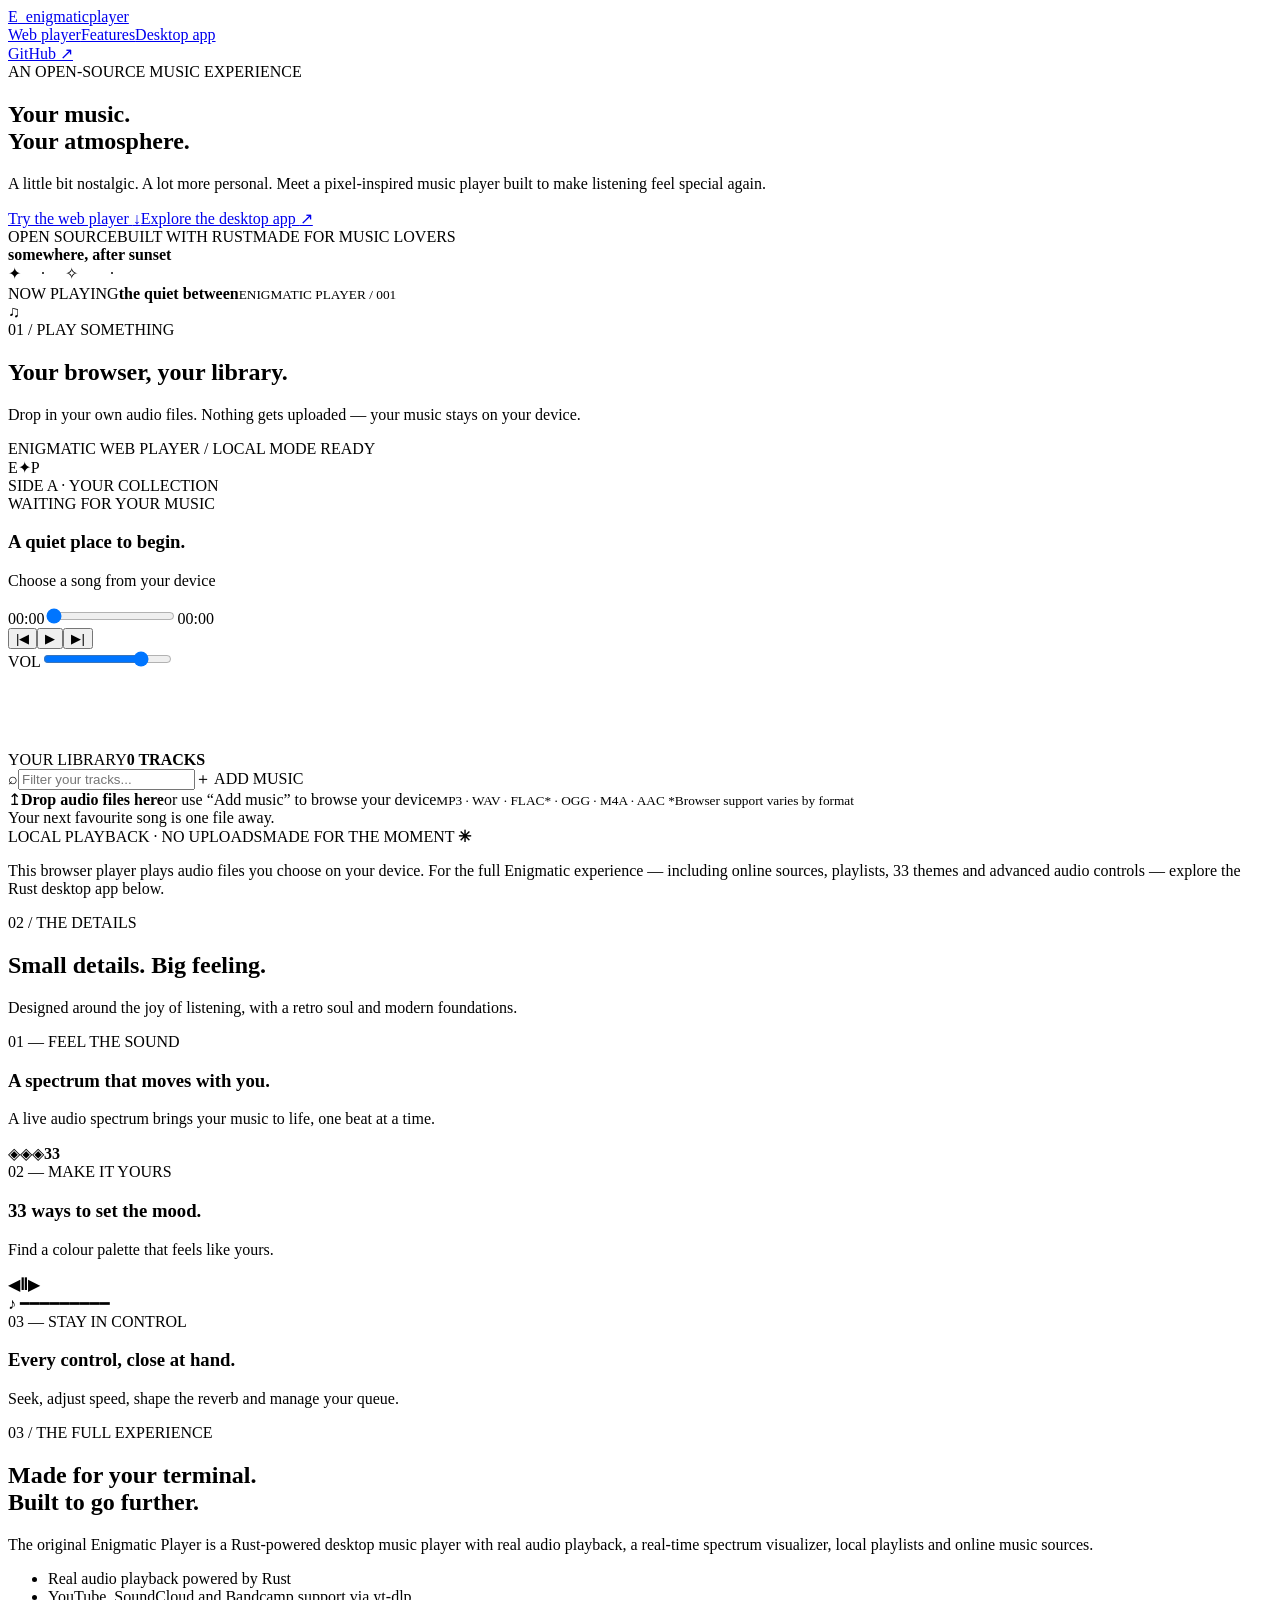
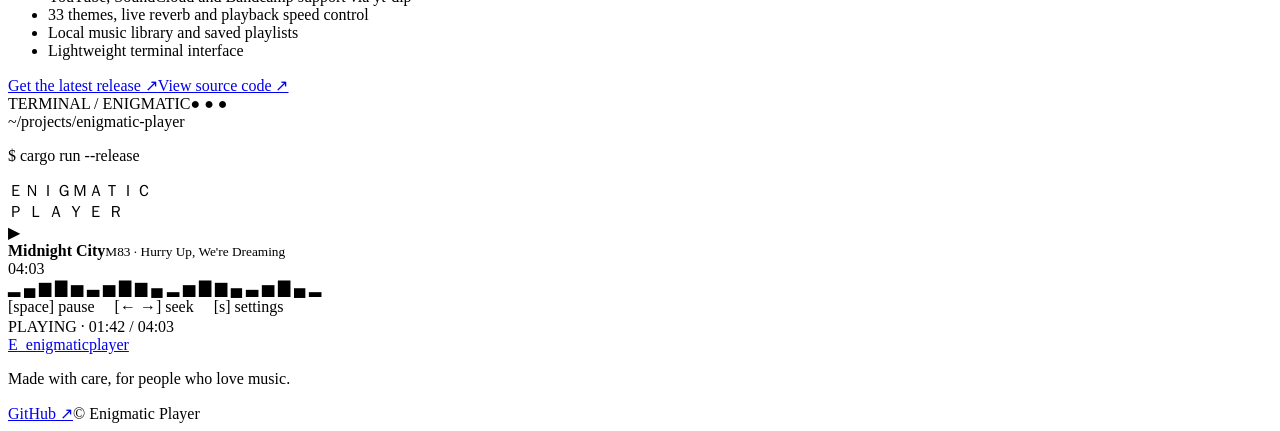
==== index.html @ 556838ab "Add official Enigmatic Player website" ====
<!doctype html>
<html lang="en">
<head>
  <meta charset="utf-8">
  <meta name="viewport" content="width=device-width, initial-scale=1">
  <meta name="theme-color" content="#090b13">
  <meta name="description" content="Enigmatic Player is a pixel-inspired music player. Explore the Rust desktop app or play your own music directly in your browser.">
  <title>Enigmatic Player — Music, without the noise.</title>
  <link rel="preconnect" href="https://fonts.googleapis.com">
  <link rel="preconnect" href="https://fonts.gstatic.com" crossorigin>
  <link href="https://fonts.googleapis.com/css2?family=DM+Mono:wght@400;500&family=Space+Grotesk:wght@400;500;600;700&display=swap" rel="stylesheet">
  <link rel="stylesheet" href="styles.css">
  <script src="app.js" defer></script>
</head>
<body>
  <div class="ambient ambient-one"></div><div class="ambient ambient-two"></div>
  <header class="site-header">
    <a class="brand" href="#" aria-label="Enigmatic Player home"><span class="brand-mark">E<span>_</span></span><span>enigmatic<span class="brand-light">player</span></span></a>
    <nav aria-label="Main navigation"><a href="#player">Web player</a><a href="#features">Features</a><a href="#desktop">Desktop app</a></nav>
    <a class="github-link" href="https://github.com/lmdelm-dev/Enigmatic-Player" target="_blank" rel="noreferrer">GitHub <span>↗</span></a>
  </header>

  <main>
    <section class="hero">
      <div class="hero-copy">
        <div class="eyebrow"><span class="pulse"></span> AN OPEN-SOURCE MUSIC EXPERIENCE</div>
        <h1>Your music.<br><span class="gradient-text">Your atmosphere.</span></h1>
        <p class="hero-lead">A little bit nostalgic. A lot more personal. Meet a pixel-inspired music player built to make listening feel special again.</p>
        <div class="hero-actions"><a class="button button-primary" href="#player">Try the web player <span>↓</span></a><a class="button button-quiet" href="#desktop">Explore the desktop app <span>↗</span></a></div>
        <div class="hero-meta"><span>OPEN SOURCE</span><i></i><span>BUILT WITH RUST</span><i></i><span>MADE FOR MUSIC LOVERS</span></div>
      </div>
      <div class="hero-art" aria-label="Abstract pixel-art sunset illustration">
        <div class="art-window"><div class="art-top"><span></span><span></span><span></span><b>somewhere, after sunset</b></div><div class="pixel-scene"><div class="pixel-sun"></div><div class="pixel-stars">✦　 ·　 ✧　　·</div><div class="pixel-mountain mountain-back"></div><div class="pixel-mountain mountain-front"></div><div class="pixel-water"></div><div class="pixel-reflection"></div></div><div class="art-bottom"><span>NOW PLAYING</span><strong>the quiet between</strong><small>ENIGMATIC PLAYER / 001</small></div></div>
        <div class="art-orbit orbit-a"></div><div class="art-orbit orbit-b"></div><div class="art-note">♫</div>
      </div>
    </section>

    <section class="player-section" id="player">
      <div class="section-heading"><div><div class="eyebrow">01 / PLAY SOMETHING</div><h2>Your browser, your library.</h2></div><p>Drop in your own audio files. Nothing gets uploaded — your music stays on your device.</p></div>
      <div class="player-shell">
        <div class="player-titlebar"><div class="window-dots"><i></i><i></i><i></i></div><span>ENIGMATIC WEB PLAYER <span class="muted">/ LOCAL MODE</span></span><span class="live-status"><i></i> READY</span></div>
        <div class="player-main">
          <div class="record-art"><div class="record-glow"></div><div class="record-disc"><div class="record-label">E<span>✦</span>P</div></div><div class="record-caption">SIDE A · YOUR COLLECTION</div></div>
          <div class="player-content">
            <div class="track-kicker"><span class="equalizer-icon"><i></i><i></i><i></i><i></i></span> <span id="track-state">WAITING FOR YOUR MUSIC</span></div>
            <h3 id="track-title">A quiet place to begin.</h3><p id="track-artist">Choose a song from your device</p>
            <div class="timeline"><span id="current-time">00:00</span><input id="seek" type="range" min="0" max="100" value="0" aria-label="Seek through track"><span id="total-time">00:00</span></div>
            <div class="transport"><button id="previous" class="icon-button" aria-label="Previous track">|◀</button><button id="play" class="play-button" aria-label="Play">▶</button><button id="next" class="icon-button" aria-label="Next track">▶|</button><div class="volume-control"><span>VOL</span><input id="volume" type="range" min="0" max="1" step="0.01" value="0.8" aria-label="Volume"></div></div>
            <canvas id="visualizer" height="76" aria-label="Audio visualizer"></canvas>
          </div>
        </div>
        <div class="library-head"><div><span class="eyebrow">YOUR LIBRARY</span><strong id="track-count">0 TRACKS</strong></div><label class="search-box"><span>⌕</span><input id="filter" type="search" placeholder="Filter your tracks..." aria-label="Filter tracks"></label><label class="add-button" for="file-input">＋ ADD MUSIC</label><input id="file-input" type="file" accept="audio/*" multiple hidden></div>
        <div id="drop-zone" class="drop-zone"><span class="drop-icon">↥</span><strong>Drop audio files here</strong><span>or use “Add music” to browse your device</span><small>MP3 · WAV · FLAC* · OGG · M4A · AAC <span>*Browser support varies by format</span></small></div>
        <div id="playlist" class="playlist" aria-live="polite"><div class="empty-library">Your next favourite song is one file away.</div></div>
        <div class="player-foot"><span>LOCAL PLAYBACK · NO UPLOADS</span><span>MADE FOR THE MOMENT <b>✳</b></span></div>
      </div>
      <p class="player-note">This browser player plays audio files you choose on your device. For the full Enigmatic experience — including online sources, playlists, 33 themes and advanced audio controls — explore the Rust desktop app below.</p>
    </section>

    <section class="features-section" id="features">
      <div class="section-heading"><div><div class="eyebrow">02 / THE DETAILS</div><h2>Small details. Big feeling.</h2></div><p>Designed around the joy of listening, with a retro soul and modern foundations.</p></div>
      <div class="feature-grid">
        <article class="feature-card feature-wide"><div class="feature-visual spectrum-art"><span></span><span></span><span></span><span></span><span></span><span></span><span></span><span></span><span></span><span></span><span></span><span></span><span></span><span></span><span></span><span></span><span></span></div><div class="feature-number">01 — FEEL THE SOUND</div><h3>A spectrum that moves with you.</h3><p>A live audio spectrum brings your music to life, one beat at a time.</p></article>
        <article class="feature-card"><div class="feature-visual theme-art"><span>◈</span><span>◈</span><span>◈</span><b>33</b></div><div class="feature-number">02 — MAKE IT YOURS</div><h3>33 ways to set the mood.</h3><p>Find a colour palette that feels like yours.</p></article>
        <article class="feature-card"><div class="feature-visual controls-art"><span>◀</span><b>Ⅱ</b><span>▶</span><div>♪ ━━━━━━━━━</div></div><div class="feature-number">03 — STAY IN CONTROL</div><h3>Every control, close at hand.</h3><p>Seek, adjust speed, shape the reverb and manage your queue.</p></article>
      </div>
    </section>

    <section class="desktop-section" id="desktop">
      <div class="desktop-copy"><div class="eyebrow">03 / THE FULL EXPERIENCE</div><h2>Made for your terminal.<br><span class="gradient-text">Built to go further.</span></h2><p>The original Enigmatic Player is a Rust-powered desktop music player with real audio playback, a real-time spectrum visualizer, local playlists and online music sources.</p><ul class="check-list"><li>Real audio playback powered by Rust</li><li>YouTube, SoundCloud and Bandcamp support via yt-dlp</li><li>33 themes, live reverb and playback speed control</li><li>Local music library and saved playlists</li><li>Lightweight terminal interface</li></ul><div class="hero-actions"><a class="button button-primary" href="https://github.com/lmdelm-dev/Enigmatic-Player/releases/latest" target="_blank" rel="noreferrer">Get the latest release ↗</a><a class="button button-quiet" href="https://github.com/lmdelm-dev/Enigmatic-Player" target="_blank" rel="noreferrer">View source code ↗</a></div></div>
      <div class="terminal-card"><div class="terminal-head"><span>TERMINAL / ENIGMATIC</span><span>● ● ●</span></div><div class="terminal-body"><div class="terminal-muted">~/projects/enigmatic-player</div><p><span class="terminal-green">$</span> cargo run --release</p><div class="terminal-logo">ＥＮＩＧＭＡＴＩＣ<br><span>Ｐ Ｌ Ａ Ｙ Ｅ Ｒ</span></div><div class="terminal-track"><span>▶</span><div><b>Midnight City</b><small>M83 · Hurry Up, We're Dreaming</small></div><time>04:03</time></div><div class="terminal-bars">▂ ▄ ▆ ▇ ▅ ▃ ▅ ▇ ▆ ▄ ▂ ▅ ▇ ▆ ▄ ▃ ▅ ▇ ▄ ▂</div><div class="terminal-muted">[space] pause　 [← →] seek　 [s] settings</div><div class="terminal-ready"><i></i> PLAYING · 01:42 / 04:03</div></div></div>
    </section>
  </main>

  <footer><a class="brand" href="#"><span class="brand-mark">E<span>_</span></span><span>enigmatic<span class="brand-light">player</span></span></a><p>Made with care, for people who love music.</p><div><a href="https://github.com/lmdelm-dev/Enigmatic-Player" target="_blank" rel="noreferrer">GitHub ↗</a><span>© <span id="year"></span> Enigmatic Player</span></div></footer>
</body>
</html>
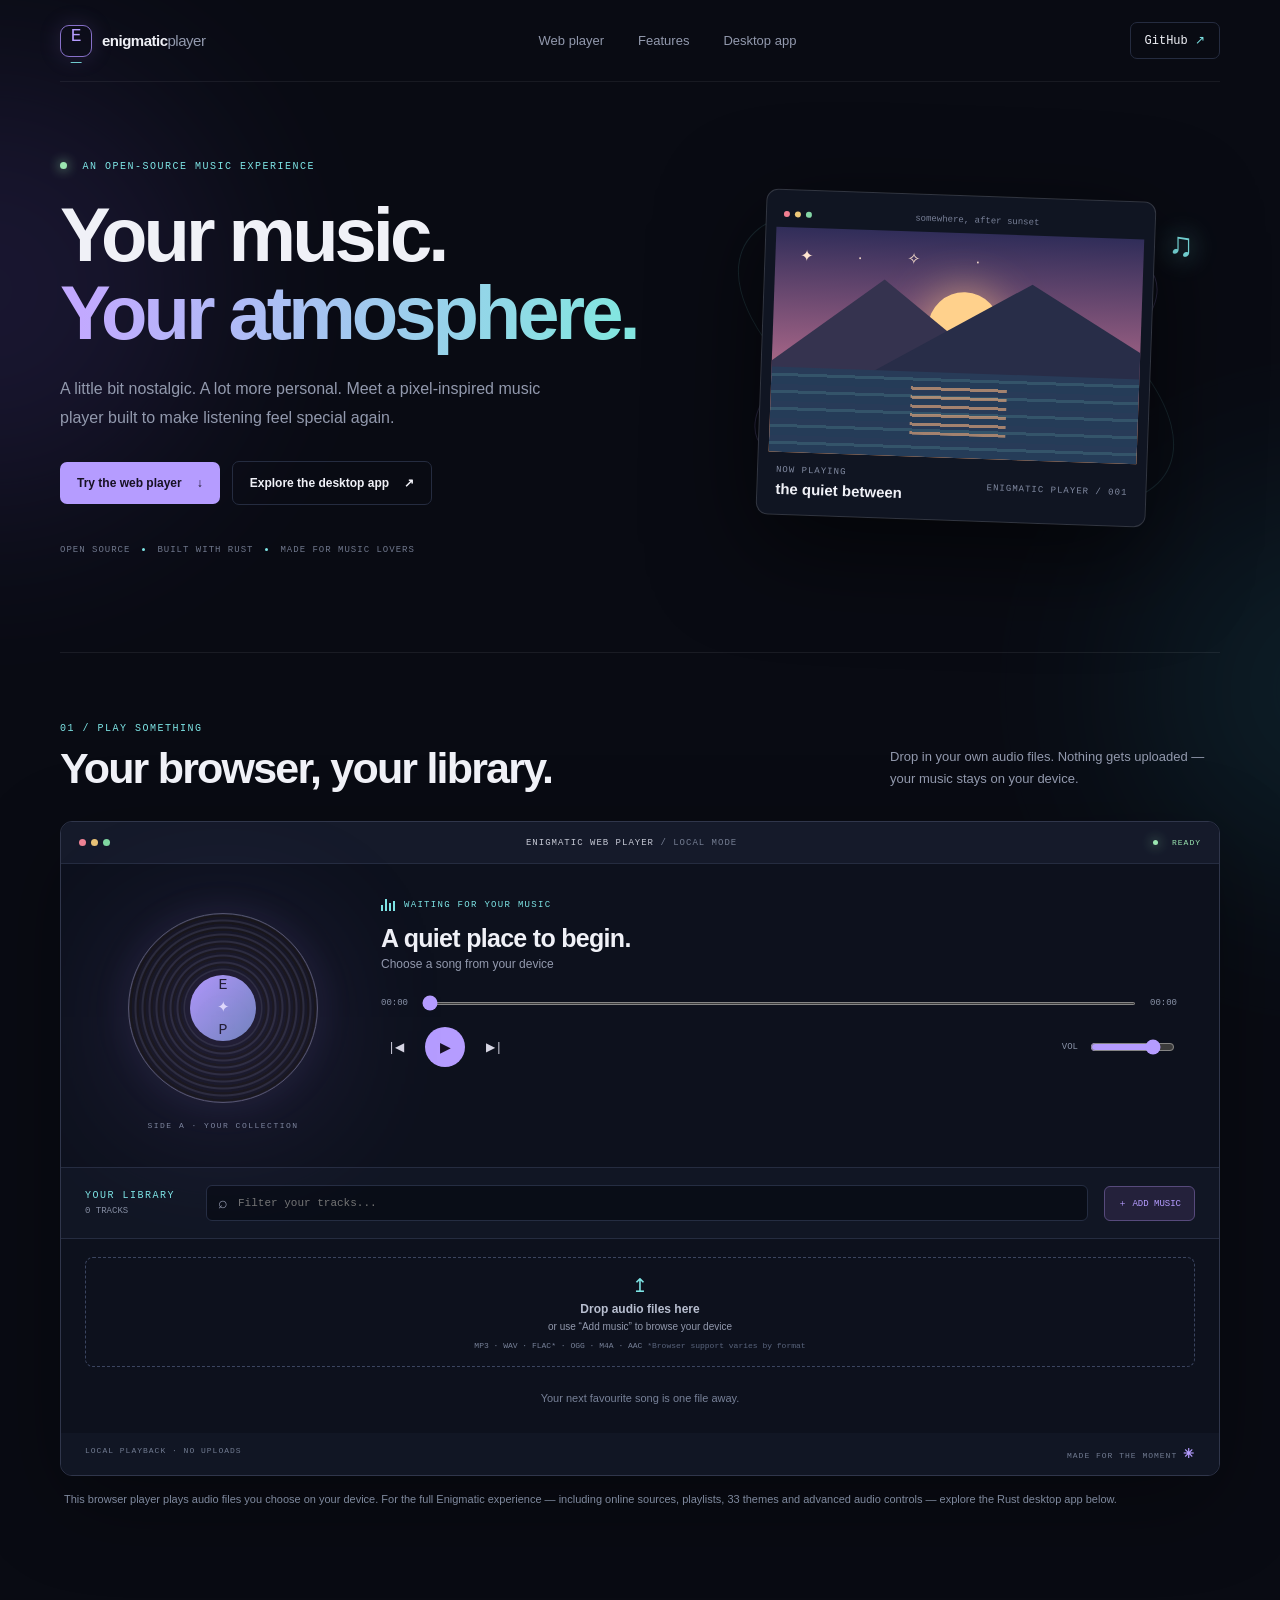
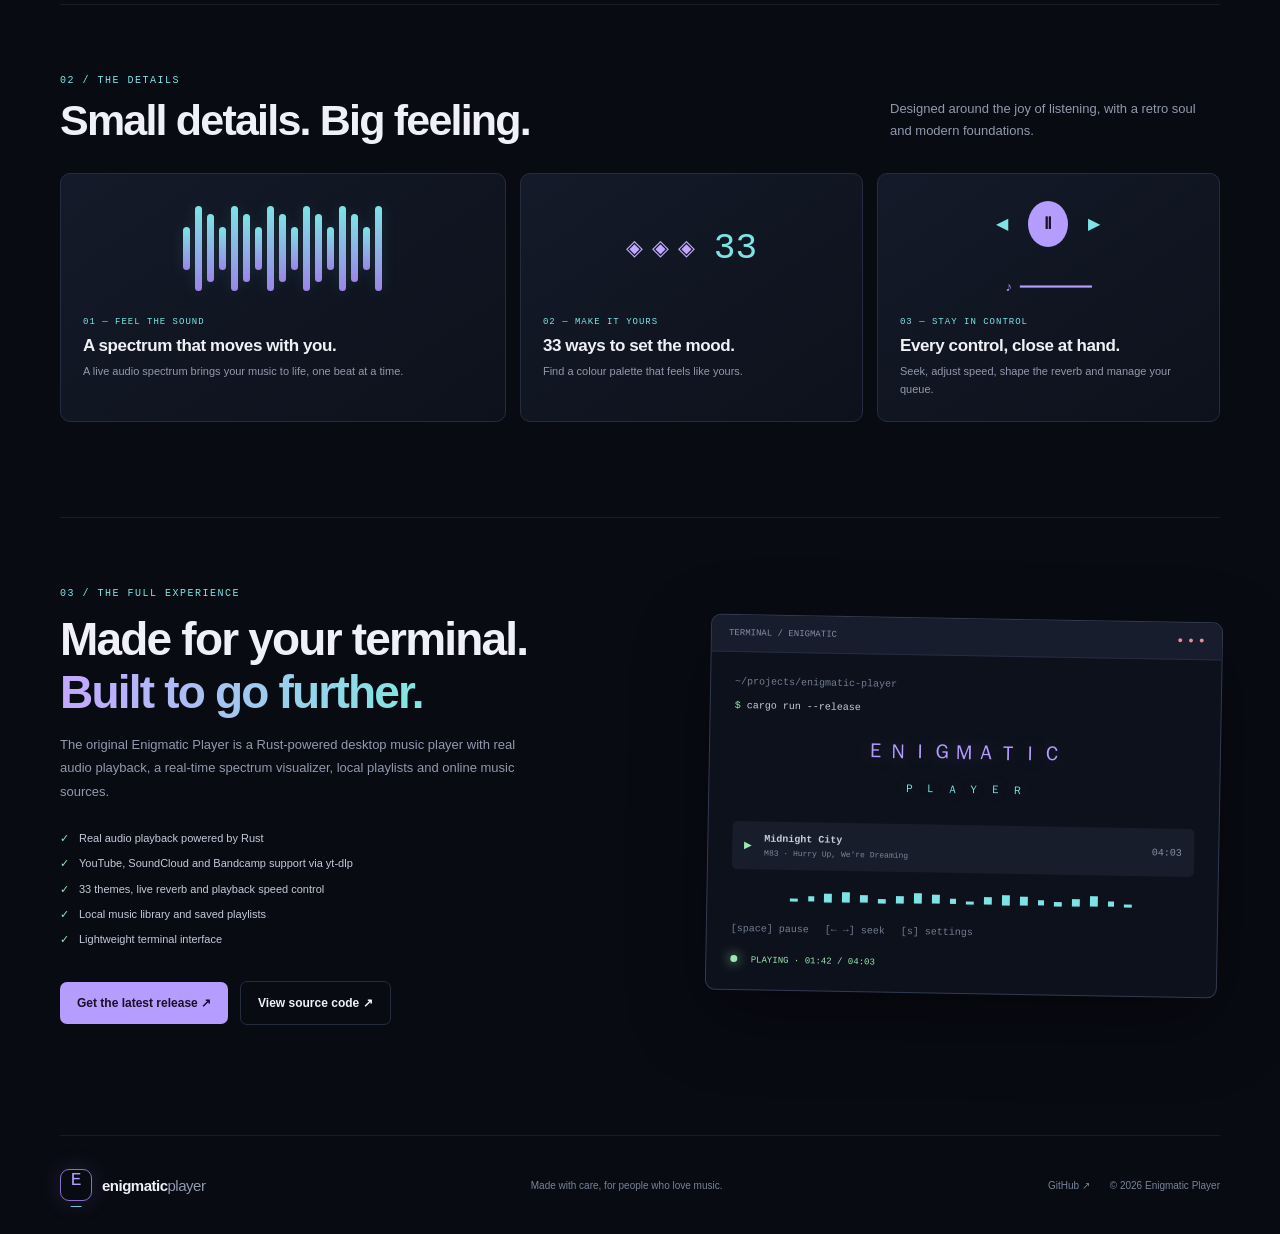
==== commit d8610a6d: "Fix browser player record animation hook" ====
--- a/index.html
+++ b/index.html
@@ -40,7 +40,7 @@
       <div class="player-shell">
         <div class="player-titlebar"><div class="window-dots"><i></i><i></i><i></i></div><span>ENIGMATIC WEB PLAYER <span class="muted">/ LOCAL MODE</span></span><span class="live-status"><i></i> READY</span></div>
         <div class="player-main">
-          <div class="record-art"><div class="record-glow"></div><div class="record-disc"><div class="record-label">E<span>✦</span>P</div></div><div class="record-caption">SIDE A · YOUR COLLECTION</div></div>
+          <div class="record-art"><div class="record-glow"></div><div id="record-disc" class="record-disc"><div class="record-label">E<span>✦</span>P</div></div><div class="record-caption">SIDE A · YOUR COLLECTION</div></div>
           <div class="player-content">
             <div class="track-kicker"><span class="equalizer-icon"><i></i><i></i><i></i><i></i></span> <span id="track-state">WAITING FOR YOUR MUSIC</span></div>
             <h3 id="track-title">A quiet place to begin.</h3><p id="track-artist">Choose a song from your device</p>
--- a/styles.css
+++ b/styles.css
@@ -0,0 +1 @@
+:root{color-scheme:dark;--bg:#090b13;--panel:#111522;--panel2:#171d2d;--line:#252c40;--text:#f0f1f7;--muted:#9299ad;--purple:#b59cff;--cyan:#7de4e5;--green:#9be6b1;--mono:"DM Mono",monospace;--sans:"Space Grotesk",sans-serif}*{box-sizing:border-box}html{scroll-behavior:smooth;scroll-padding-top:90px}body{margin:0;background:var(--bg);color:var(--text);font-family:var(--sans);overflow-x:hidden}a{color:inherit;text-decoration:none}.ambient{position:absolute;z-index:-1;pointer-events:none;border-radius:50%;filter:blur(100px);opacity:.15}.ambient-one{width:440px;height:440px;background:#7858db;top:70px;left:-230px}.ambient-two{width:380px;height:380px;background:#258b9c;top:500px;right:-240px}.site-header,main,footer{width:min(1160px,calc(100% - 48px));margin:auto}.site-header{height:82px;display:flex;align-items:center;justify-content:space-between;border-bottom:1px solid #ffffff10}.brand{display:flex;align-items:center;gap:10px;font-size:15px;font-weight:700;letter-spacing:-.5px}.brand-mark{width:32px;height:32px;border:1px solid #8770c9;border-radius:9px;display:grid;place-items:center;color:var(--purple);font:500 18px var(--mono);box-shadow:0 0 22px #9a7be42b}.brand-mark span{color:var(--cyan)}.brand-light{font-weight:400;color:var(--muted)}nav{display:flex;gap:34px;color:var(--muted);font-size:13px}nav a:hover,.github-link:hover,footer a:hover{color:var(--cyan)}.github-link{font:12px var(--mono);color:var(--text);border:1px solid var(--line);padding:10px 14px;border-radius:7px}.github-link span{color:var(--cyan)}.hero{min-height:570px;display:grid;grid-template-columns:1.05fr .95fr;align-items:center;gap:50px;padding:70px 0 88px}.eyebrow{font:10px var(--mono);letter-spacing:1.5px;color:var(--cyan)}.pulse,.live-status i,.terminal-ready i{display:inline-block;width:7px;height:7px;border-radius:50%;background:var(--green);box-shadow:0 0 12px var(--green);margin-right:8px}.hero h1{font-size:clamp(48px,6vw,76px);line-height:1.02;letter-spacing:-4px;margin:24px 0}.gradient-text{background:linear-gradient(100deg,#c2a9ff 5%,#83e5e0 95%);-webkit-background-clip:text;background-clip:text;color:transparent}.hero-lead{max-width:490px;color:var(--muted);font-size:16px;line-height:1.8}.hero-actions{display:flex;align-items:center;gap:12px;flex-wrap:wrap;margin-top:28px}.button{display:inline-flex;align-items:center;gap:15px;padding:14px 17px;border-radius:7px;font-size:12px;font-weight:600;transition:transform .2s,border-color .2s}.button:hover{transform:translateY(-2px)}.button-primary{background:var(--purple);color:#171124}.button-quiet{border:1px solid var(--line);color:var(--text)}.hero-meta{display:flex;align-items:center;gap:12px;margin-top:40px;color:#70788d;font:9px var(--mono);letter-spacing:1px}.hero-meta i{height:3px;width:3px;border-radius:50%;background:var(--cyan)}.hero-art{height:390px;position:relative;display:grid;place-items:center}.art-window{width:min(390px,100%);border:1px solid #ffffff24;background:#101522;border-radius:12px;padding:10px;box-shadow:0 30px 100px #0009;transform:rotate(2deg);z-index:1}.art-top{height:27px;display:flex;align-items:center;gap:5px;padding:0 7px;color:#777f96;font:9px var(--mono)}.art-top>span{width:6px;height:6px;border-radius:50%;background:#f17e91}.art-top>span:nth-child(2){background:#edc878}.art-top>span:nth-child(3){background:#84d6a6}.art-top b{font-weight:400;margin:auto}.pixel-scene{height:225px;position:relative;overflow:hidden;background:linear-gradient(#302d59 0%,#9b6083 55%,#f3a36d 100%);image-rendering:pixelated}.pixel-sun{position:absolute;width:72px;height:72px;border-radius:50%;background:#ffd18c;left:42%;top:26%;box-shadow:0 0 45px #ffcb86aa}.pixel-stars{position:absolute;top:18px;left:25px;color:#ffe5d0;letter-spacing:8px}.pixel-mountain{position:absolute;bottom:34%;width:0;height:0;border-left:130px solid transparent;border-right:130px solid transparent;border-bottom:100px solid #35334f}.mountain-back{left:-20px}.mountain-front{right:-60px;border-bottom-color:#282d48;border-left-width:170px;border-right-width:170px}.pixel-water{position:absolute;bottom:0;height:38%;width:100%;background:repeating-linear-gradient(0deg,#253c58 0 8px,#34546a 8px 11px,#283b58 11px 17px)}.pixel-reflection{position:absolute;bottom:10%;left:38%;width:26%;height:50px;background:repeating-linear-gradient(0deg,#f6b17e 0 3px,transparent 3px 9px);opacity:.6}.art-bottom{display:grid;grid-template-columns:1fr auto;gap:5px;padding:13px 8px 7px}.art-bottom span,.art-bottom small{font:9px var(--mono);color:#828ba2;letter-spacing:1px}.art-bottom strong{font-size:15px;grid-column:1}.art-bottom small{grid-column:2;grid-row:1/3;align-self:center}.art-orbit{position:absolute;border:1px solid #b59cff33;border-radius:50%;transform:rotate(-22deg)}.orbit-a{width:430px;height:160px}.orbit-b{width:480px;height:220px;transform:rotate(28deg);border-color:#7de4e522}.art-note{position:absolute;right:5%;top:16%;font-size:34px;color:var(--cyan);text-shadow:0 0 25px var(--cyan)}.player-section,.features-section{padding:70px 0 95px;border-top:1px solid #ffffff12}.section-heading{display:flex;justify-content:space-between;align-items:end;gap:30px;margin-bottom:28px}.section-heading h2,.desktop-copy h2{font-size:clamp(30px,4vw,43px);letter-spacing:-1.8px;margin:10px 0 0}.section-heading>p{max-width:330px;color:var(--muted);font-size:13px;line-height:1.7;margin:0 0 3px}.player-shell{background:#0d111d;border:1px solid #30364b;border-radius:12px;overflow:hidden;box-shadow:0 28px 90px #0005}.player-titlebar{height:42px;background:#151a2a;border-bottom:1px solid var(--line);display:flex;align-items:center;justify-content:space-between;padding:0 18px;font:9px var(--mono);letter-spacing:1px;color:#c6c9d5}.window-dots{display:flex;gap:5px}.window-dots i{width:7px;height:7px;border-radius:50%;background:#ed8294}.window-dots i:nth-child(2){background:#e8c276}.window-dots i:nth-child(3){background:#80d8a1}.muted{color:#747d92}.live-status{color:var(--green);font-size:8px}.live-status i{width:5px;height:5px}.player-main{display:grid;grid-template-columns:240px 1fr;gap:38px;padding:34px 42px 22px}.record-art{display:flex;flex-direction:column;align-items:center;justify-content:center;position:relative}.record-disc{width:190px;height:190px;border-radius:50%;background:repeating-radial-gradient(circle,#111 0 2px,#252733 3px 4px,#10121b 5px 7px);border:1px solid #53546a;display:grid;place-items:center;box-shadow:0 0 40px #b59cff17;animation:spin 18s linear infinite;animation-play-state:paused}.record-disc.playing{animation-play-state:running}.record-label{height:66px;width:66px;border-radius:50%;background:linear-gradient(135deg,#b59cff,#6d85b9);display:grid;place-items:center;color:#161421;font:15px var(--mono);box-shadow:0 0 0 5px #151522}.record-label span{color:#e9e5ff}.record-caption{margin-top:18px;color:#7d879c;font:8px var(--mono);letter-spacing:1.5px}.record-glow{position:absolute;width:180px;height:180px;background:#8d6cda;filter:blur(70px);opacity:.17}@keyframes spin{to{transform:rotate(360deg)}}.player-content{min-width:0}.track-kicker{display:flex;align-items:center;gap:9px;font:9px var(--mono);letter-spacing:1.3px;color:var(--cyan)}.equalizer-icon{height:13px;display:flex;align-items:end;gap:2px}.equalizer-icon i{width:2px;height:6px;background:var(--cyan)}.equalizer-icon i:nth-child(2){height:12px}.equalizer-icon i:nth-child(3){height:8px}.equalizer-icon i:nth-child(4){height:10px}.playing-state .equalizer-icon i{animation:eq .6s ease-in-out infinite alternate}.playing-state .equalizer-icon i:nth-child(2){animation-delay:.2s}.playing-state .equalizer-icon i:nth-child(3){animation-delay:.4s}@keyframes eq{to{height:3px}}.player-content h3{font-size:25px;letter-spacing:-.7px;margin:13px 0 4px}.player-content>p{color:var(--muted);font-size:12px;margin:0}.timeline{display:flex;align-items:center;gap:12px;margin-top:27px;color:#8992a7;font:9px var(--mono)}input[type=range]{accent-color:var(--purple);cursor:pointer}.timeline input{flex:1;min-width:0;height:3px}.transport{display:flex;align-items:center;gap:14px;margin-top:19px}.icon-button,.play-button{border:0;cursor:pointer;color:#d6d6e3;background:transparent;font:12px var(--mono);padding:7px}.icon-button:hover{color:var(--cyan)}.play-button{width:40px;height:40px;border-radius:50%;background:var(--purple);color:#171124;font-size:14px}.volume-control{margin-left:auto;display:flex;align-items:center;gap:10px;color:#8992a7;font:9px var(--mono)}.volume-control input{width:85px}.player-content canvas{width:100%;height:60px;display:block;margin-top:18px;opacity:.85}.library-head{display:flex;align-items:center;gap:16px;padding:17px 24px;border-top:1px solid var(--line);border-bottom:1px solid var(--line);background:#111624}.library-head>div{display:flex;flex-direction:column;gap:5px;min-width:105px}.library-head strong{font:9px var(--mono);color:#858da2}.search-box{display:flex;align-items:center;gap:8px;background:#090d17;border:1px solid #252d42;padding:8px 11px;border-radius:6px;flex:1;color:var(--muted)}.search-box input{width:100%;background:none;border:0;outline:0;color:var(--text);font:11px var(--mono)}.add-button{cursor:pointer;background:#24213b;color:var(--purple);border:1px solid #574a7c;padding:10px 13px;border-radius:6px;font:9px var(--mono);white-space:nowrap}.add-button:hover{background:#30294b}.drop-zone{margin:18px 24px 10px;border:1px dashed #3b4560;border-radius:8px;min-height:110px;display:flex;align-items:center;justify-content:center;flex-direction:column;gap:5px;color:#b8bfd0;transition:.2s}.drop-zone.drag-over{background:#1c2034;border-color:var(--cyan)}.drop-icon{font-size:19px;color:var(--cyan)}.drop-zone strong{font-size:12px}.drop-zone>span:not(.drop-icon){font-size:10px;color:var(--muted)}.drop-zone small{font:8px var(--mono);color:#778198;margin-top:4px}.drop-zone small span{color:#59647c}.playlist{padding:0 24px 14px}.empty-library{text-align:center;color:#778198;font-size:11px;padding:15px}.track-row{display:grid;grid-template-columns:28px 1fr auto 30px;align-items:center;gap:12px;padding:10px 8px;border-bottom:1px solid #ffffff0b;border-radius:5px;cursor:pointer}.track-row:hover,.track-row.active{background:#1a2030}.track-index{font:10px var(--mono);color:#768097}.track-row.active .track-index{color:var(--cyan)}.track-meta{min-width:0;display:flex;flex-direction:column;gap:3px}.track-meta b{font-size:11px;white-space:nowrap;overflow:hidden;text-overflow:ellipsis}.track-meta small{font-size:9px;color:var(--muted)}.track-duration{font:9px var(--mono);color:#8992a7}.remove-track{border:0;background:none;color:#788198;cursor:pointer;font-size:14px}.remove-track:hover{color:#f38a9d}.player-foot{display:flex;justify-content:space-between;padding:13px 24px;background:#111624;color:#717b91;font:8px var(--mono);letter-spacing:1px}.player-foot b{color:var(--purple);font-size:13px}.player-note{font-size:11px;line-height:1.7;color:#7f899e;margin:14px 4px 0}.feature-grid{display:grid;grid-template-columns:1.3fr 1fr 1fr;gap:14px}.feature-card{min-height:240px;border:1px solid var(--line);border-radius:10px;background:linear-gradient(145deg,#141a29,#0d111b);padding:22px;overflow:hidden}.feature-visual{height:105px;display:flex;align-items:center;justify-content:center;margin-bottom:16px}.spectrum-art{gap:5px;align-items:center}.spectrum-art span{width:7px;border-radius:4px;background:linear-gradient(var(--cyan),#9d84e8);height:var(--h,35px);box-shadow:0 0 15px #7de4e522}.spectrum-art span:nth-child(3n){--h:68px}.spectrum-art span:nth-child(3n+1){--h:43px}.spectrum-art span:nth-child(3n+2){--h:85px}.theme-art{gap:9px;color:#c2a9ff;font-size:22px}.theme-art b{font:36px var(--mono);color:var(--cyan);margin-left:10px}.controls-art{gap:20px;color:var(--cyan);font:16px var(--mono);flex-wrap:wrap}.controls-art b{background:var(--purple);color:#171124;border-radius:50%;padding:13px 16px}.controls-art div{width:100%;text-align:center;color:#b59cff;font-size:13px}.feature-number{font:9px var(--mono);color:var(--cyan);letter-spacing:1px}.feature-card h3{font-size:17px;letter-spacing:-.4px;margin:9px 0 6px}.feature-card p{color:var(--muted);font-size:11px;line-height:1.7;margin:0}.desktop-section{padding:70px 0 110px;border-top:1px solid #ffffff12;display:grid;grid-template-columns:1fr .9fr;gap:80px;align-items:center}.desktop-copy h2{font-size:clamp(34px,4vw,46px);line-height:1.15;margin:14px 0}.desktop-copy>p{font-size:13px;color:var(--muted);line-height:1.8;max-width:490px}.check-list{list-style:none;padding:0;margin:23px 0;color:#c5cada;font-size:11px;line-height:2.3}.check-list li:before{content:"✓";color:var(--green);margin-right:10px}.terminal-card{border:1px solid #333a51;border-radius:10px;background:#0d111b;box-shadow:0 25px 75px #0006;transform:rotate(1deg);overflow:hidden}.terminal-head{display:flex;justify-content:space-between;padding:13px 17px;background:#171d2d;border-bottom:1px solid var(--line);font:9px var(--mono);color:#858da3}.terminal-head span:last-child{color:#f08b9e}.terminal-body{padding:24px;font:10px var(--mono);color:#c7cddd}.terminal-muted{color:#727e94}.terminal-body p{margin:13px 0 22px}.terminal-green{color:var(--green)}.terminal-logo{text-align:center;font-size:20px;line-height:1.7;color:var(--purple);letter-spacing:2px;text-shadow:0 0 20px #b59cff55;margin-bottom:20px}.terminal-logo span{font-size:11px;color:var(--cyan)}.terminal-track{display:flex;align-items:center;gap:12px;background:#171d2b;padding:12px;border-radius:5px}.terminal-track>span{color:var(--green)}.terminal-track div{display:flex;flex-direction:column;gap:4px}.terminal-track b{font-size:10px}.terminal-track small{font-size:8px;color:#7d879d}.terminal-track time{margin-left:auto;color:#8791a6}.terminal-bars{color:var(--cyan);letter-spacing:2px;text-align:center;margin:20px 0}.terminal-ready{color:var(--green);margin-top:20px;font-size:9px}footer{border-top:1px solid #ffffff12;min-height:100px;display:flex;align-items:center;justify-content:space-between;gap:20px;color:#798298;font-size:10px}footer>div{display:flex;gap:20px}footer .brand{color:var(--text)}@media(max-width:800px){.hero{grid-template-columns:1fr;padding:65px 0;gap:20px}.hero-art{height:330px}.art-window{max-width:360px}.section-heading{align-items:start;flex-direction:column;gap:12px}.player-main{grid-template-columns:1fr;gap:25px;padding:27px 24px}.record-art{display:none}.feature-grid{grid-template-columns:1fr 1fr}.feature-wide{grid-column:span 2}.desktop-section{grid-template-columns:1fr;gap:38px}.terminal-card{max-width:520px;width:100%;margin:auto}}@media(max-width:560px){.site-header,main,footer{width:calc(100% - 32px)}.site-header{height:70px}nav{display:none}.github-link{padding:8px 10px}.hero{padding:55px 0 65px}.hero h1{font-size:53px;letter-spacing:-3px}.hero-meta{font-size:7px;gap:7px}.hero-art{height:290px}.art-window{max-width:310px}.pixel-scene{height:185px}.player-section,.features-section,.desktop-section{padding:55px 0 65px}.player-titlebar{padding:0 12px;font-size:7px}.player-main{padding:24px 15px}.player-content h3{font-size:21px}.transport{gap:7px}.volume-control{gap:5px}.volume-control input{width:62px}.library-head{padding:14px 12px;gap:8px;flex-wrap:wrap}.library-head>div{min-width:80px}.search-box{order:3;flex-basis:100%}.add-button{margin-left:auto}.drop-zone{margin:14px 12px 8px;text-align:center;padding:12px}.playlist{padding:0 12px 12px}.player-foot{padding:12px;font-size:7px}.feature-grid{grid-template-columns:1fr}.feature-wide{grid-column:auto}.feature-card{min-height:215px}.desktop-copy h2{font-size:37px}footer{padding:22px 0;flex-wrap:wrap}footer p{order:3;flex-basis:100%;margin:0}footer>div{gap:12px}}@media(prefers-reduced-motion:reduce){*,*:before,*:after{scroll-behavior:auto!important;animation-duration:.01ms!important;animation-iteration-count:1!important;transition-duration:.01ms!important}}
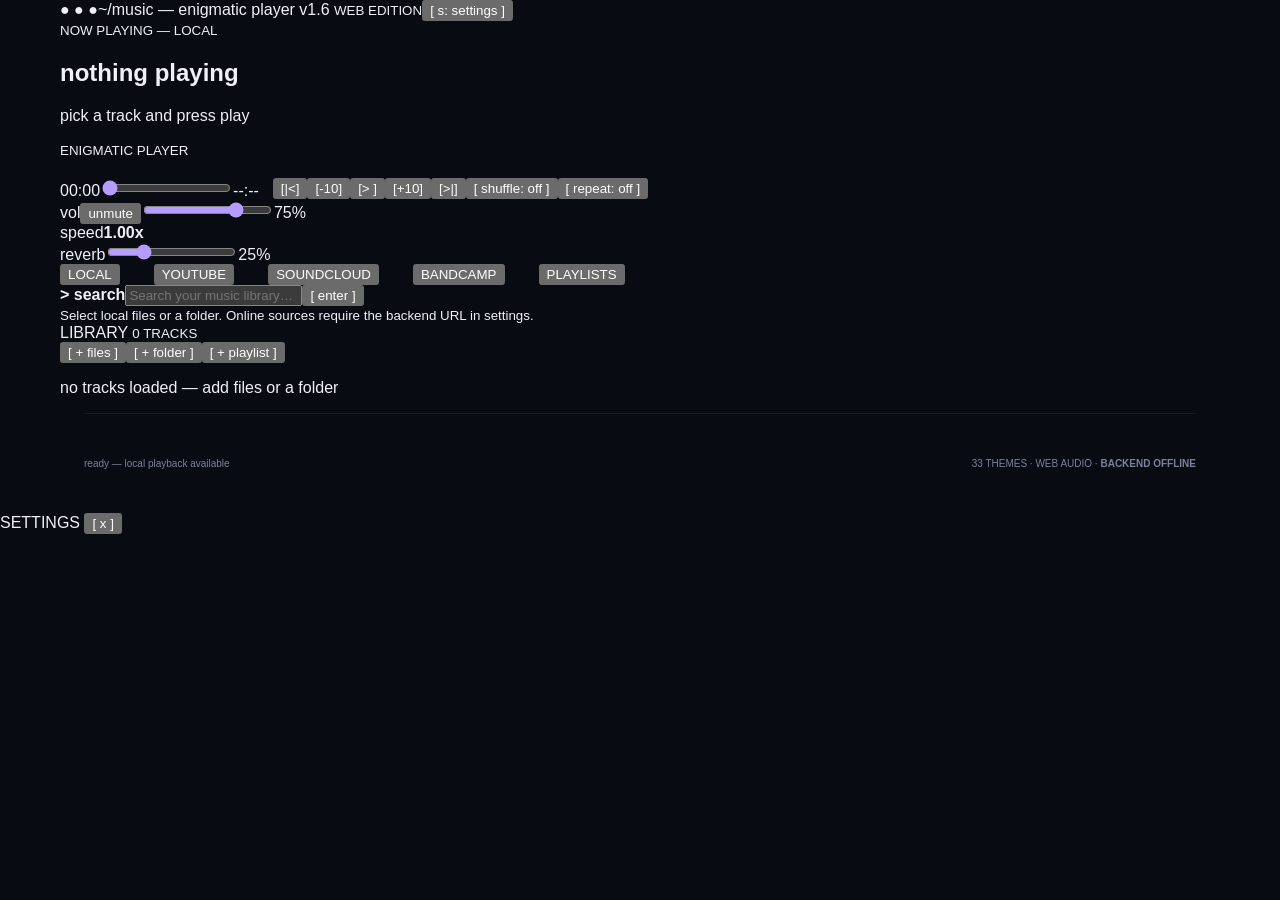
==== commit f598e248: "Replace landing page with full player interface" ====
--- a/index.html
+++ b/index.html
@@ -1,77 +1 @@
-<!doctype html>
-<html lang="en">
-<head>
-  <meta charset="utf-8">
-  <meta name="viewport" content="width=device-width, initial-scale=1">
-  <meta name="theme-color" content="#090b13">
-  <meta name="description" content="Enigmatic Player is a pixel-inspired music player. Explore the Rust desktop app or play your own music directly in your browser.">
-  <title>Enigmatic Player — Music, without the noise.</title>
-  <link rel="preconnect" href="https://fonts.googleapis.com">
-  <link rel="preconnect" href="https://fonts.gstatic.com" crossorigin>
-  <link href="https://fonts.googleapis.com/css2?family=DM+Mono:wght@400;500&family=Space+Grotesk:wght@400;500;600;700&display=swap" rel="stylesheet">
-  <link rel="stylesheet" href="styles.css">
-  <script src="app.js" defer></script>
-</head>
-<body>
-  <div class="ambient ambient-one"></div><div class="ambient ambient-two"></div>
-  <header class="site-header">
-    <a class="brand" href="#" aria-label="Enigmatic Player home"><span class="brand-mark">E<span>_</span></span><span>enigmatic<span class="brand-light">player</span></span></a>
-    <nav aria-label="Main navigation"><a href="#player">Web player</a><a href="#features">Features</a><a href="#desktop">Desktop app</a></nav>
-    <a class="github-link" href="https://github.com/lmdelm-dev/Enigmatic-Player" target="_blank" rel="noreferrer">GitHub <span>↗</span></a>
-  </header>
-
-  <main>
-    <section class="hero">
-      <div class="hero-copy">
-        <div class="eyebrow"><span class="pulse"></span> AN OPEN-SOURCE MUSIC EXPERIENCE</div>
-        <h1>Your music.<br><span class="gradient-text">Your atmosphere.</span></h1>
-        <p class="hero-lead">A little bit nostalgic. A lot more personal. Meet a pixel-inspired music player built to make listening feel special again.</p>
-        <div class="hero-actions"><a class="button button-primary" href="#player">Try the web player <span>↓</span></a><a class="button button-quiet" href="#desktop">Explore the desktop app <span>↗</span></a></div>
-        <div class="hero-meta"><span>OPEN SOURCE</span><i></i><span>BUILT WITH RUST</span><i></i><span>MADE FOR MUSIC LOVERS</span></div>
-      </div>
-      <div class="hero-art" aria-label="Abstract pixel-art sunset illustration">
-        <div class="art-window"><div class="art-top"><span></span><span></span><span></span><b>somewhere, after sunset</b></div><div class="pixel-scene"><div class="pixel-sun"></div><div class="pixel-stars">✦　 ·　 ✧　　·</div><div class="pixel-mountain mountain-back"></div><div class="pixel-mountain mountain-front"></div><div class="pixel-water"></div><div class="pixel-reflection"></div></div><div class="art-bottom"><span>NOW PLAYING</span><strong>the quiet between</strong><small>ENIGMATIC PLAYER / 001</small></div></div>
-        <div class="art-orbit orbit-a"></div><div class="art-orbit orbit-b"></div><div class="art-note">♫</div>
-      </div>
-    </section>
-
-    <section class="player-section" id="player">
-      <div class="section-heading"><div><div class="eyebrow">01 / PLAY SOMETHING</div><h2>Your browser, your library.</h2></div><p>Drop in your own audio files. Nothing gets uploaded — your music stays on your device.</p></div>
-      <div class="player-shell">
-        <div class="player-titlebar"><div class="window-dots"><i></i><i></i><i></i></div><span>ENIGMATIC WEB PLAYER <span class="muted">/ LOCAL MODE</span></span><span class="live-status"><i></i> READY</span></div>
-        <div class="player-main">
-          <div class="record-art"><div class="record-glow"></div><div id="record-disc" class="record-disc"><div class="record-label">E<span>✦</span>P</div></div><div class="record-caption">SIDE A · YOUR COLLECTION</div></div>
-          <div class="player-content">
-            <div class="track-kicker"><span class="equalizer-icon"><i></i><i></i><i></i><i></i></span> <span id="track-state">WAITING FOR YOUR MUSIC</span></div>
-            <h3 id="track-title">A quiet place to begin.</h3><p id="track-artist">Choose a song from your device</p>
-            <div class="timeline"><span id="current-time">00:00</span><input id="seek" type="range" min="0" max="100" value="0" aria-label="Seek through track"><span id="total-time">00:00</span></div>
-            <div class="transport"><button id="previous" class="icon-button" aria-label="Previous track">|◀</button><button id="play" class="play-button" aria-label="Play">▶</button><button id="next" class="icon-button" aria-label="Next track">▶|</button><div class="volume-control"><span>VOL</span><input id="volume" type="range" min="0" max="1" step="0.01" value="0.8" aria-label="Volume"></div></div>
-            <canvas id="visualizer" height="76" aria-label="Audio visualizer"></canvas>
-          </div>
-        </div>
-        <div class="library-head"><div><span class="eyebrow">YOUR LIBRARY</span><strong id="track-count">0 TRACKS</strong></div><label class="search-box"><span>⌕</span><input id="filter" type="search" placeholder="Filter your tracks..." aria-label="Filter tracks"></label><label class="add-button" for="file-input">＋ ADD MUSIC</label><input id="file-input" type="file" accept="audio/*" multiple hidden></div>
-        <div id="drop-zone" class="drop-zone"><span class="drop-icon">↥</span><strong>Drop audio files here</strong><span>or use “Add music” to browse your device</span><small>MP3 · WAV · FLAC* · OGG · M4A · AAC <span>*Browser support varies by format</span></small></div>
-        <div id="playlist" class="playlist" aria-live="polite"><div class="empty-library">Your next favourite song is one file away.</div></div>
-        <div class="player-foot"><span>LOCAL PLAYBACK · NO UPLOADS</span><span>MADE FOR THE MOMENT <b>✳</b></span></div>
-      </div>
-      <p class="player-note">This browser player plays audio files you choose on your device. For the full Enigmatic experience — including online sources, playlists, 33 themes and advanced audio controls — explore the Rust desktop app below.</p>
-    </section>
-
-    <section class="features-section" id="features">
-      <div class="section-heading"><div><div class="eyebrow">02 / THE DETAILS</div><h2>Small details. Big feeling.</h2></div><p>Designed around the joy of listening, with a retro soul and modern foundations.</p></div>
-      <div class="feature-grid">
-        <article class="feature-card feature-wide"><div class="feature-visual spectrum-art"><span></span><span></span><span></span><span></span><span></span><span></span><span></span><span></span><span></span><span></span><span></span><span></span><span></span><span></span><span></span><span></span><span></span></div><div class="feature-number">01 — FEEL THE SOUND</div><h3>A spectrum that moves with you.</h3><p>A live audio spectrum brings your music to life, one beat at a time.</p></article>
-        <article class="feature-card"><div class="feature-visual theme-art"><span>◈</span><span>◈</span><span>◈</span><b>33</b></div><div class="feature-number">02 — MAKE IT YOURS</div><h3>33 ways to set the mood.</h3><p>Find a colour palette that feels like yours.</p></article>
-        <article class="feature-card"><div class="feature-visual controls-art"><span>◀</span><b>Ⅱ</b><span>▶</span><div>♪ ━━━━━━━━━</div></div><div class="feature-number">03 — STAY IN CONTROL</div><h3>Every control, close at hand.</h3><p>Seek, adjust speed, shape the reverb and manage your queue.</p></article>
-      </div>
-    </section>
-
-    <section class="desktop-section" id="desktop">
-      <div class="desktop-copy"><div class="eyebrow">03 / THE FULL EXPERIENCE</div><h2>Made for your terminal.<br><span class="gradient-text">Built to go further.</span></h2><p>The original Enigmatic Player is a Rust-powered desktop music player with real audio playback, a real-time spectrum visualizer, local playlists and online music sources.</p><ul class="check-list"><li>Real audio playback powered by Rust</li><li>YouTube, SoundCloud and Bandcamp support via yt-dlp</li><li>33 themes, live reverb and playback speed control</li><li>Local music library and saved playlists</li><li>Lightweight terminal interface</li></ul><div class="hero-actions"><a class="button button-primary" href="https://github.com/lmdelm-dev/Enigmatic-Player/releases/latest" target="_blank" rel="noreferrer">Get the latest release ↗</a><a class="button button-quiet" href="https://github.com/lmdelm-dev/Enigmatic-Player" target="_blank" rel="noreferrer">View source code ↗</a></div></div>
-      <div class="terminal-card"><div class="terminal-head"><span>TERMINAL / ENIGMATIC</span><span>● ● ●</span></div><div class="terminal-body"><div class="terminal-muted">~/projects/enigmatic-player</div><p><span class="terminal-green">$</span> cargo run --release</p><div class="terminal-logo">ＥＮＩＧＭＡＴＩＣ<br><span>Ｐ Ｌ Ａ Ｙ Ｅ Ｒ</span></div><div class="terminal-track"><span>▶</span><div><b>Midnight City</b><small>M83 · Hurry Up, We're Dreaming</small></div><time>04:03</time></div><div class="terminal-bars">▂ ▄ ▆ ▇ ▅ ▃ ▅ ▇ ▆ ▄ ▂ ▅ ▇ ▆ ▄ ▃ ▅ ▇ ▄ ▂</div><div class="terminal-muted">[space] pause　 [← →] seek　 [s] settings</div><div class="terminal-ready"><i></i> PLAYING · 01:42 / 04:03</div></div></div>
-    </section>
-  </main>
-
-  <footer><a class="brand" href="#"><span class="brand-mark">E<span>_</span></span><span>enigmatic<span class="brand-light">player</span></span></a><p>Made with care, for people who love music.</p><div><a href="https://github.com/lmdelm-dev/Enigmatic-Player" target="_blank" rel="noreferrer">GitHub ↗</a><span>© <span id="year"></span> Enigmatic Player</span></div></footer>
-</body>
-</html>+<!doctype html><html lang="en"><head><meta charset="utf-8"><meta name="viewport" content="width=device-width,initial-scale=1"><meta name="theme-color" content="#1a1b26"><title>Enigmatic Player v1.6</title><meta name="description" content="Pixel-terminal music player for local music and online sources."><link rel="stylesheet" href="styles.css"></head><body><main class="frame"><header><span class="dots">● <i>●</i> <b>●</b></span><span>~/music — enigmatic player v1.6 <small>WEB EDITION</small></span><button id="settings">[ s: settings ]</button></header><section class="now"><div class="art" id="art"></div><div class="info"><small id="provider">NOW PLAYING — LOCAL</small><h1 id="title">nothing playing</h1><p id="artist">pick a track and press play</p><div id="visualizer"></div><small id="meta">ENIGMATIC PLAYER</small></div></section><section class="transport"><div class="seek"><span id="elapsed">00:00</span><input id="seek" type="range" min="0" max="1000" value="0"><span id="duration">--:--</span></div><div class="buttons"><button id="prev">[|&lt;]</button><button id="back">[-10]</button><button id="play">[&gt; ]</button><button id="forward">[+10]</button><button id="next">[&gt;|]</button><button id="shuffle">[ shuffle: off ]</button><button id="repeat">[ repeat: off ]</button></div></section><section class="audio"><div><label>vol</label><button id="mute">unmute</button><input id="volume" type="range" min="0" max="100" value="75"><span id="voltext">75%</span></div><div><label>speed</label><span id="speeds"></span><b id="speedtext">1.00x</b></div><div><label>reverb</label><span id="reverbs"></span><input id="wet" type="range" min="0" max="100" value="25"><span id="wettext">25%</span></div></section><section class="search"><nav id="sources"><button data-src="local" class="active">LOCAL</button><button data-src="youtube">YOUTUBE</button><button data-src="soundcloud">SOUNDCLOUD</button><button data-src="bandcamp">BANDCAMP</button><button data-src="playlists">PLAYLISTS</button></nav><form id="searchform"><b>&gt; search</b><input id="query" placeholder="Search your music library…"><button>[ enter ]</button></form><small id="hint">Select local files or a folder. Online sources require the backend URL in settings.</small></section><section class="library"><div class="libhead"><span>LIBRARY <small id="count">0 TRACKS</small></span><div><button id="files">[ + files ]</button><button id="folder">[ + folder ]</button><button id="newlist">[ + playlist ]</button></div></div><input id="picker" type="file" accept="audio/*,.flac,.ogg,.m4a,.aac" multiple hidden><input id="folderpicker" type="file" webkitdirectory multiple hidden><div id="list"><p class="empty">no tracks loaded — add files or a folder</p></div></section><footer><span id="status">ready — local playback available</span><span>33 THEMES · WEB AUDIO · <b id="backendstate">BACKEND OFFLINE</b></span></footer></main><div id="modal" class="modal hidden"><div class="dialog"><header>SETTINGS <button id="close">[ x ]</button></header><div id="settingsbody"></div></div></div><audio id="audio" preload="metadata"></audio><script src="app.js" defer></script></body></html>
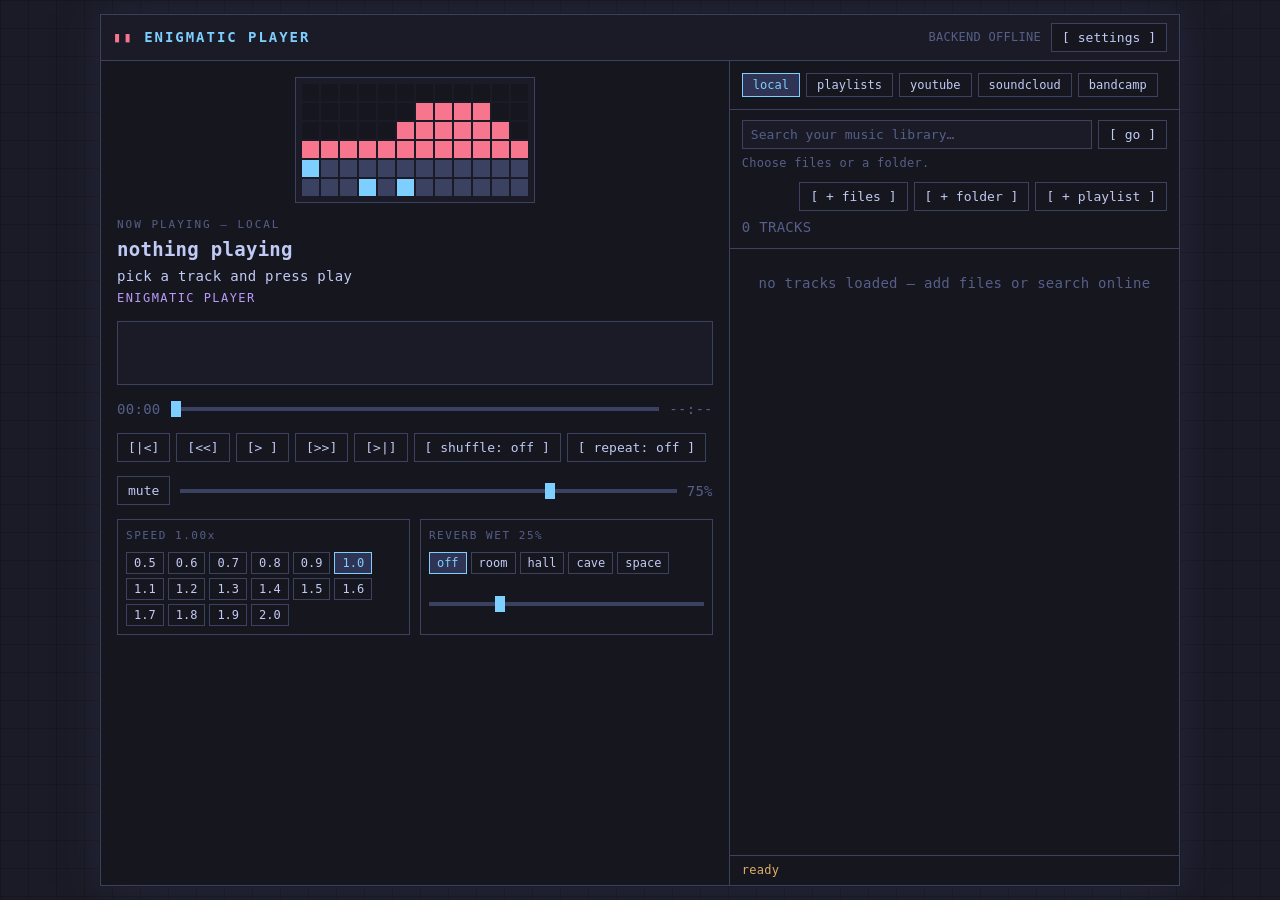
==== commit ad8a8bfd: "feat(web): browser edition, official site and streaming backend" ====
--- a/index.html
+++ b/index.html
@@ -1 +1,116 @@
-<!doctype html><html lang="en"><head><meta charset="utf-8"><meta name="viewport" content="width=device-width,initial-scale=1"><meta name="theme-color" content="#1a1b26"><title>Enigmatic Player v1.6</title><meta name="description" content="Pixel-terminal music player for local music and online sources."><link rel="stylesheet" href="styles.css"></head><body><main class="frame"><header><span class="dots">● <i>●</i> <b>●</b></span><span>~/music — enigmatic player v1.6 <small>WEB EDITION</small></span><button id="settings">[ s: settings ]</button></header><section class="now"><div class="art" id="art"></div><div class="info"><small id="provider">NOW PLAYING — LOCAL</small><h1 id="title">nothing playing</h1><p id="artist">pick a track and press play</p><div id="visualizer"></div><small id="meta">ENIGMATIC PLAYER</small></div></section><section class="transport"><div class="seek"><span id="elapsed">00:00</span><input id="seek" type="range" min="0" max="1000" value="0"><span id="duration">--:--</span></div><div class="buttons"><button id="prev">[|&lt;]</button><button id="back">[-10]</button><button id="play">[&gt; ]</button><button id="forward">[+10]</button><button id="next">[&gt;|]</button><button id="shuffle">[ shuffle: off ]</button><button id="repeat">[ repeat: off ]</button></div></section><section class="audio"><div><label>vol</label><button id="mute">unmute</button><input id="volume" type="range" min="0" max="100" value="75"><span id="voltext">75%</span></div><div><label>speed</label><span id="speeds"></span><b id="speedtext">1.00x</b></div><div><label>reverb</label><span id="reverbs"></span><input id="wet" type="range" min="0" max="100" value="25"><span id="wettext">25%</span></div></section><section class="search"><nav id="sources"><button data-src="local" class="active">LOCAL</button><button data-src="youtube">YOUTUBE</button><button data-src="soundcloud">SOUNDCLOUD</button><button data-src="bandcamp">BANDCAMP</button><button data-src="playlists">PLAYLISTS</button></nav><form id="searchform"><b>&gt; search</b><input id="query" placeholder="Search your music library…"><button>[ enter ]</button></form><small id="hint">Select local files or a folder. Online sources require the backend URL in settings.</small></section><section class="library"><div class="libhead"><span>LIBRARY <small id="count">0 TRACKS</small></span><div><button id="files">[ + files ]</button><button id="folder">[ + folder ]</button><button id="newlist">[ + playlist ]</button></div></div><input id="picker" type="file" accept="audio/*,.flac,.ogg,.m4a,.aac" multiple hidden><input id="folderpicker" type="file" webkitdirectory multiple hidden><div id="list"><p class="empty">no tracks loaded — add files or a folder</p></div></section><footer><span id="status">ready — local playback available</span><span>33 THEMES · WEB AUDIO · <b id="backendstate">BACKEND OFFLINE</b></span></footer></main><div id="modal" class="modal hidden"><div class="dialog"><header>SETTINGS <button id="close">[ x ]</button></header><div id="settingsbody"></div></div></div><audio id="audio" preload="metadata"></audio><script src="app.js" defer></script></body></html>+<!doctype html>
+<html lang="en">
+<head>
+<meta charset="utf-8">
+<meta name="viewport" content="width=device-width, initial-scale=1">
+<meta name="description" content="Enigmatic Player — a pixel-terminal music player in your browser.">
+<title>Enigmatic Player</title>
+<link rel="icon" href="data:image/svg+xml,<svg xmlns='http://www.w3.org/2000/svg' viewBox='0 0 16 16'><rect width='4' height='16' fill='%239ece6a'/><rect x='6' width='4' height='16' fill='%237dcfff'/><rect x='12' width='4' height='16' fill='%23f7768e'/></svg>">
+<link rel="stylesheet" href="styles.css">
+</head>
+<body>
+
+<!-- hidden file pickers -->
+<input id="picker" type="file" accept="audio/*,.mp3,.flac,.ogg,.wav,.m4a,.aac,.mp4" multiple hidden>
+<input id="folderpicker" type="file" webkitdirectory hidden>
+<audio id="audio" preload="metadata"></audio>
+
+<div class="frame">
+
+  <header class="topbar">
+    <span class="logo"><b class="sigil">▮▮</b> ENIGMATIC PLAYER</span>
+    <span class="spacer"></span>
+    <span id="backendstate" class="backendstate">BACKEND OFFLINE</span>
+    <button id="settings">[ settings ]</button>
+  </header>
+
+  <main class="layout">
+
+    <!-- ============ now playing ============ -->
+    <section class="nowplaying" aria-label="Now playing">
+      <div id="art" class="art" aria-hidden="true"></div>
+      <div class="nowtext">
+        <p id="provider" class="provider">NOW PLAYING — LOCAL</p>
+        <h1 id="title">nothing playing</h1>
+        <p id="artist">pick a track and press play</p>
+        <p id="meta" class="meta">ENIGMATIC PLAYER</p>
+      </div>
+
+      <div id="visualizer" class="visualizer" aria-hidden="true"></div>
+
+      <div class="seekrow">
+        <span id="elapsed">--:--</span>
+        <input id="seek" type="range" min="0" max="1000" value="0" step="1">
+        <span id="duration">--:--</span>
+      </div>
+
+      <div class="transport">
+        <button id="prev" title="Previous (P)">[|&lt;]</button>
+        <button id="back" title="Back 10s (←)">[&lt;&lt;]</button>
+        <button id="play" title="Play/Pause (Space)">[&gt; ]</button>
+        <button id="forward" title="Forward 10s (→)">[&gt;&gt;]</button>
+        <button id="next" title="Next (N)">[&gt;|]</button>
+        <button id="shuffle">[ shuffle: off ]</button>
+        <button id="repeat">[ repeat: off ]</button>
+      </div>
+
+      <div class="volumerow">
+        <button id="mute">mute</button>
+        <input id="volume" type="range" min="0" max="100" value="75">
+        <span id="voltext" class="readout">75%</span>
+      </div>
+
+      <div class="effrow">
+        <div class="effbox">
+          <span class="efflabel">SPEED <span id="speedtext">1.00x</span></span>
+          <div id="speeds" class="optgrid"></div>
+        </div>
+        <div class="effbox">
+          <span class="efflabel">REVERB WET <span id="wettext">25%</span></span>
+          <div id="reverbs" class="optgrid"></div>
+          <input id="wet" type="range" min="0" max="100" value="25">
+        </div>
+      </div>
+    </section>
+
+    <!-- ============ library ============ -->
+    <section class="library" aria-label="Library">
+      <div id="sources" class="srcrow">
+        <button data-src="local" class="active">local</button>
+        <button data-src="playlists">playlists</button>
+        <button data-src="youtube">youtube</button>
+        <button data-src="soundcloud">soundcloud</button>
+        <button data-src="bandcamp">bandcamp</button>
+      </div>
+
+      <form id="searchform" class="searchform">
+        <input id="query" type="text" placeholder="Search your music library…" autocomplete="off">
+        <button type="submit">[ go ]</button>
+      </form>
+      <p id="hint" class="hint">Choose files or a folder.</p>
+
+      <div class="libactions">
+        <button id="files">[ + files ]</button>
+        <button id="folder">[ + folder ]</button>
+        <button id="newlist">[ + playlist ]</button>
+        <span id="count" class="readout">0 TRACKS</span>
+      </div>
+
+      <div id="list" class="list"></div>
+      <footer class="statusbar"><span id="status">ready</span></footer>
+    </section>
+
+  </main>
+</div>
+
+<!-- ============ settings modal ============ -->
+<div id="modal" class="modal hidden">
+  <div class="sheet">
+    <div class="sheethdr"><span>SETTINGS</span><button id="close">[ close × ]</button></div>
+    <div id="settingsbody"></div>
+  </div>
+</div>
+
+<script src="app.js"></script>
+</body>
+</html>
--- a/styles.css
+++ b/styles.css
@@ -1 +1,139 @@
-:root{color-scheme:dark;--bg:#090b13;--panel:#111522;--panel2:#171d2d;--line:#252c40;--text:#f0f1f7;--muted:#9299ad;--purple:#b59cff;--cyan:#7de4e5;--green:#9be6b1;--mono:"DM Mono",monospace;--sans:"Space Grotesk",sans-serif}*{box-sizing:border-box}html{scroll-behavior:smooth;scroll-padding-top:90px}body{margin:0;background:var(--bg);color:var(--text);font-family:var(--sans);overflow-x:hidden}a{color:inherit;text-decoration:none}.ambient{position:absolute;z-index:-1;pointer-events:none;border-radius:50%;filter:blur(100px);opacity:.15}.ambient-one{width:440px;height:440px;background:#7858db;top:70px;left:-230px}.ambient-two{width:380px;height:380px;background:#258b9c;top:500px;right:-240px}.site-header,main,footer{width:min(1160px,calc(100% - 48px));margin:auto}.site-header{height:82px;display:flex;align-items:center;justify-content:space-between;border-bottom:1px solid #ffffff10}.brand{display:flex;align-items:center;gap:10px;font-size:15px;font-weight:700;letter-spacing:-.5px}.brand-mark{width:32px;height:32px;border:1px solid #8770c9;border-radius:9px;display:grid;place-items:center;color:var(--purple);font:500 18px var(--mono);box-shadow:0 0 22px #9a7be42b}.brand-mark span{color:var(--cyan)}.brand-light{font-weight:400;color:var(--muted)}nav{display:flex;gap:34px;color:var(--muted);font-size:13px}nav a:hover,.github-link:hover,footer a:hover{color:var(--cyan)}.github-link{font:12px var(--mono);color:var(--text);border:1px solid var(--line);padding:10px 14px;border-radius:7px}.github-link span{color:var(--cyan)}.hero{min-height:570px;display:grid;grid-template-columns:1.05fr .95fr;align-items:center;gap:50px;padding:70px 0 88px}.eyebrow{font:10px var(--mono);letter-spacing:1.5px;color:var(--cyan)}.pulse,.live-status i,.terminal-ready i{display:inline-block;width:7px;height:7px;border-radius:50%;background:var(--green);box-shadow:0 0 12px var(--green);margin-right:8px}.hero h1{font-size:clamp(48px,6vw,76px);line-height:1.02;letter-spacing:-4px;margin:24px 0}.gradient-text{background:linear-gradient(100deg,#c2a9ff 5%,#83e5e0 95%);-webkit-background-clip:text;background-clip:text;color:transparent}.hero-lead{max-width:490px;color:var(--muted);font-size:16px;line-height:1.8}.hero-actions{display:flex;align-items:center;gap:12px;flex-wrap:wrap;margin-top:28px}.button{display:inline-flex;align-items:center;gap:15px;padding:14px 17px;border-radius:7px;font-size:12px;font-weight:600;transition:transform .2s,border-color .2s}.button:hover{transform:translateY(-2px)}.button-primary{background:var(--purple);color:#171124}.button-quiet{border:1px solid var(--line);color:var(--text)}.hero-meta{display:flex;align-items:center;gap:12px;margin-top:40px;color:#70788d;font:9px var(--mono);letter-spacing:1px}.hero-meta i{height:3px;width:3px;border-radius:50%;background:var(--cyan)}.hero-art{height:390px;position:relative;display:grid;place-items:center}.art-window{width:min(390px,100%);border:1px solid #ffffff24;background:#101522;border-radius:12px;padding:10px;box-shadow:0 30px 100px #0009;transform:rotate(2deg);z-index:1}.art-top{height:27px;display:flex;align-items:center;gap:5px;padding:0 7px;color:#777f96;font:9px var(--mono)}.art-top>span{width:6px;height:6px;border-radius:50%;background:#f17e91}.art-top>span:nth-child(2){background:#edc878}.art-top>span:nth-child(3){background:#84d6a6}.art-top b{font-weight:400;margin:auto}.pixel-scene{height:225px;position:relative;overflow:hidden;background:linear-gradient(#302d59 0%,#9b6083 55%,#f3a36d 100%);image-rendering:pixelated}.pixel-sun{position:absolute;width:72px;height:72px;border-radius:50%;background:#ffd18c;left:42%;top:26%;box-shadow:0 0 45px #ffcb86aa}.pixel-stars{position:absolute;top:18px;left:25px;color:#ffe5d0;letter-spacing:8px}.pixel-mountain{position:absolute;bottom:34%;width:0;height:0;border-left:130px solid transparent;border-right:130px solid transparent;border-bottom:100px solid #35334f}.mountain-back{left:-20px}.mountain-front{right:-60px;border-bottom-color:#282d48;border-left-width:170px;border-right-width:170px}.pixel-water{position:absolute;bottom:0;height:38%;width:100%;background:repeating-linear-gradient(0deg,#253c58 0 8px,#34546a 8px 11px,#283b58 11px 17px)}.pixel-reflection{position:absolute;bottom:10%;left:38%;width:26%;height:50px;background:repeating-linear-gradient(0deg,#f6b17e 0 3px,transparent 3px 9px);opacity:.6}.art-bottom{display:grid;grid-template-columns:1fr auto;gap:5px;padding:13px 8px 7px}.art-bottom span,.art-bottom small{font:9px var(--mono);color:#828ba2;letter-spacing:1px}.art-bottom strong{font-size:15px;grid-column:1}.art-bottom small{grid-column:2;grid-row:1/3;align-self:center}.art-orbit{position:absolute;border:1px solid #b59cff33;border-radius:50%;transform:rotate(-22deg)}.orbit-a{width:430px;height:160px}.orbit-b{width:480px;height:220px;transform:rotate(28deg);border-color:#7de4e522}.art-note{position:absolute;right:5%;top:16%;font-size:34px;color:var(--cyan);text-shadow:0 0 25px var(--cyan)}.player-section,.features-section{padding:70px 0 95px;border-top:1px solid #ffffff12}.section-heading{display:flex;justify-content:space-between;align-items:end;gap:30px;margin-bottom:28px}.section-heading h2,.desktop-copy h2{font-size:clamp(30px,4vw,43px);letter-spacing:-1.8px;margin:10px 0 0}.section-heading>p{max-width:330px;color:var(--muted);font-size:13px;line-height:1.7;margin:0 0 3px}.player-shell{background:#0d111d;border:1px solid #30364b;border-radius:12px;overflow:hidden;box-shadow:0 28px 90px #0005}.player-titlebar{height:42px;background:#151a2a;border-bottom:1px solid var(--line);display:flex;align-items:center;justify-content:space-between;padding:0 18px;font:9px var(--mono);letter-spacing:1px;color:#c6c9d5}.window-dots{display:flex;gap:5px}.window-dots i{width:7px;height:7px;border-radius:50%;background:#ed8294}.window-dots i:nth-child(2){background:#e8c276}.window-dots i:nth-child(3){background:#80d8a1}.muted{color:#747d92}.live-status{color:var(--green);font-size:8px}.live-status i{width:5px;height:5px}.player-main{display:grid;grid-template-columns:240px 1fr;gap:38px;padding:34px 42px 22px}.record-art{display:flex;flex-direction:column;align-items:center;justify-content:center;position:relative}.record-disc{width:190px;height:190px;border-radius:50%;background:repeating-radial-gradient(circle,#111 0 2px,#252733 3px 4px,#10121b 5px 7px);border:1px solid #53546a;display:grid;place-items:center;box-shadow:0 0 40px #b59cff17;animation:spin 18s linear infinite;animation-play-state:paused}.record-disc.playing{animation-play-state:running}.record-label{height:66px;width:66px;border-radius:50%;background:linear-gradient(135deg,#b59cff,#6d85b9);display:grid;place-items:center;color:#161421;font:15px var(--mono);box-shadow:0 0 0 5px #151522}.record-label span{color:#e9e5ff}.record-caption{margin-top:18px;color:#7d879c;font:8px var(--mono);letter-spacing:1.5px}.record-glow{position:absolute;width:180px;height:180px;background:#8d6cda;filter:blur(70px);opacity:.17}@keyframes spin{to{transform:rotate(360deg)}}.player-content{min-width:0}.track-kicker{display:flex;align-items:center;gap:9px;font:9px var(--mono);letter-spacing:1.3px;color:var(--cyan)}.equalizer-icon{height:13px;display:flex;align-items:end;gap:2px}.equalizer-icon i{width:2px;height:6px;background:var(--cyan)}.equalizer-icon i:nth-child(2){height:12px}.equalizer-icon i:nth-child(3){height:8px}.equalizer-icon i:nth-child(4){height:10px}.playing-state .equalizer-icon i{animation:eq .6s ease-in-out infinite alternate}.playing-state .equalizer-icon i:nth-child(2){animation-delay:.2s}.playing-state .equalizer-icon i:nth-child(3){animation-delay:.4s}@keyframes eq{to{height:3px}}.player-content h3{font-size:25px;letter-spacing:-.7px;margin:13px 0 4px}.player-content>p{color:var(--muted);font-size:12px;margin:0}.timeline{display:flex;align-items:center;gap:12px;margin-top:27px;color:#8992a7;font:9px var(--mono)}input[type=range]{accent-color:var(--purple);cursor:pointer}.timeline input{flex:1;min-width:0;height:3px}.transport{display:flex;align-items:center;gap:14px;margin-top:19px}.icon-button,.play-button{border:0;cursor:pointer;color:#d6d6e3;background:transparent;font:12px var(--mono);padding:7px}.icon-button:hover{color:var(--cyan)}.play-button{width:40px;height:40px;border-radius:50%;background:var(--purple);color:#171124;font-size:14px}.volume-control{margin-left:auto;display:flex;align-items:center;gap:10px;color:#8992a7;font:9px var(--mono)}.volume-control input{width:85px}.player-content canvas{width:100%;height:60px;display:block;margin-top:18px;opacity:.85}.library-head{display:flex;align-items:center;gap:16px;padding:17px 24px;border-top:1px solid var(--line);border-bottom:1px solid var(--line);background:#111624}.library-head>div{display:flex;flex-direction:column;gap:5px;min-width:105px}.library-head strong{font:9px var(--mono);color:#858da2}.search-box{display:flex;align-items:center;gap:8px;background:#090d17;border:1px solid #252d42;padding:8px 11px;border-radius:6px;flex:1;color:var(--muted)}.search-box input{width:100%;background:none;border:0;outline:0;color:var(--text);font:11px var(--mono)}.add-button{cursor:pointer;background:#24213b;color:var(--purple);border:1px solid #574a7c;padding:10px 13px;border-radius:6px;font:9px var(--mono);white-space:nowrap}.add-button:hover{background:#30294b}.drop-zone{margin:18px 24px 10px;border:1px dashed #3b4560;border-radius:8px;min-height:110px;display:flex;align-items:center;justify-content:center;flex-direction:column;gap:5px;color:#b8bfd0;transition:.2s}.drop-zone.drag-over{background:#1c2034;border-color:var(--cyan)}.drop-icon{font-size:19px;color:var(--cyan)}.drop-zone strong{font-size:12px}.drop-zone>span:not(.drop-icon){font-size:10px;color:var(--muted)}.drop-zone small{font:8px var(--mono);color:#778198;margin-top:4px}.drop-zone small span{color:#59647c}.playlist{padding:0 24px 14px}.empty-library{text-align:center;color:#778198;font-size:11px;padding:15px}.track-row{display:grid;grid-template-columns:28px 1fr auto 30px;align-items:center;gap:12px;padding:10px 8px;border-bottom:1px solid #ffffff0b;border-radius:5px;cursor:pointer}.track-row:hover,.track-row.active{background:#1a2030}.track-index{font:10px var(--mono);color:#768097}.track-row.active .track-index{color:var(--cyan)}.track-meta{min-width:0;display:flex;flex-direction:column;gap:3px}.track-meta b{font-size:11px;white-space:nowrap;overflow:hidden;text-overflow:ellipsis}.track-meta small{font-size:9px;color:var(--muted)}.track-duration{font:9px var(--mono);color:#8992a7}.remove-track{border:0;background:none;color:#788198;cursor:pointer;font-size:14px}.remove-track:hover{color:#f38a9d}.player-foot{display:flex;justify-content:space-between;padding:13px 24px;background:#111624;color:#717b91;font:8px var(--mono);letter-spacing:1px}.player-foot b{color:var(--purple);font-size:13px}.player-note{font-size:11px;line-height:1.7;color:#7f899e;margin:14px 4px 0}.feature-grid{display:grid;grid-template-columns:1.3fr 1fr 1fr;gap:14px}.feature-card{min-height:240px;border:1px solid var(--line);border-radius:10px;background:linear-gradient(145deg,#141a29,#0d111b);padding:22px;overflow:hidden}.feature-visual{height:105px;display:flex;align-items:center;justify-content:center;margin-bottom:16px}.spectrum-art{gap:5px;align-items:center}.spectrum-art span{width:7px;border-radius:4px;background:linear-gradient(var(--cyan),#9d84e8);height:var(--h,35px);box-shadow:0 0 15px #7de4e522}.spectrum-art span:nth-child(3n){--h:68px}.spectrum-art span:nth-child(3n+1){--h:43px}.spectrum-art span:nth-child(3n+2){--h:85px}.theme-art{gap:9px;color:#c2a9ff;font-size:22px}.theme-art b{font:36px var(--mono);color:var(--cyan);margin-left:10px}.controls-art{gap:20px;color:var(--cyan);font:16px var(--mono);flex-wrap:wrap}.controls-art b{background:var(--purple);color:#171124;border-radius:50%;padding:13px 16px}.controls-art div{width:100%;text-align:center;color:#b59cff;font-size:13px}.feature-number{font:9px var(--mono);color:var(--cyan);letter-spacing:1px}.feature-card h3{font-size:17px;letter-spacing:-.4px;margin:9px 0 6px}.feature-card p{color:var(--muted);font-size:11px;line-height:1.7;margin:0}.desktop-section{padding:70px 0 110px;border-top:1px solid #ffffff12;display:grid;grid-template-columns:1fr .9fr;gap:80px;align-items:center}.desktop-copy h2{font-size:clamp(34px,4vw,46px);line-height:1.15;margin:14px 0}.desktop-copy>p{font-size:13px;color:var(--muted);line-height:1.8;max-width:490px}.check-list{list-style:none;padding:0;margin:23px 0;color:#c5cada;font-size:11px;line-height:2.3}.check-list li:before{content:"✓";color:var(--green);margin-right:10px}.terminal-card{border:1px solid #333a51;border-radius:10px;background:#0d111b;box-shadow:0 25px 75px #0006;transform:rotate(1deg);overflow:hidden}.terminal-head{display:flex;justify-content:space-between;padding:13px 17px;background:#171d2d;border-bottom:1px solid var(--line);font:9px var(--mono);color:#858da3}.terminal-head span:last-child{color:#f08b9e}.terminal-body{padding:24px;font:10px var(--mono);color:#c7cddd}.terminal-muted{color:#727e94}.terminal-body p{margin:13px 0 22px}.terminal-green{color:var(--green)}.terminal-logo{text-align:center;font-size:20px;line-height:1.7;color:var(--purple);letter-spacing:2px;text-shadow:0 0 20px #b59cff55;margin-bottom:20px}.terminal-logo span{font-size:11px;color:var(--cyan)}.terminal-track{display:flex;align-items:center;gap:12px;background:#171d2b;padding:12px;border-radius:5px}.terminal-track>span{color:var(--green)}.terminal-track div{display:flex;flex-direction:column;gap:4px}.terminal-track b{font-size:10px}.terminal-track small{font-size:8px;color:#7d879d}.terminal-track time{margin-left:auto;color:#8791a6}.terminal-bars{color:var(--cyan);letter-spacing:2px;text-align:center;margin:20px 0}.terminal-ready{color:var(--green);margin-top:20px;font-size:9px}footer{border-top:1px solid #ffffff12;min-height:100px;display:flex;align-items:center;justify-content:space-between;gap:20px;color:#798298;font-size:10px}footer>div{display:flex;gap:20px}footer .brand{color:var(--text)}@media(max-width:800px){.hero{grid-template-columns:1fr;padding:65px 0;gap:20px}.hero-art{height:330px}.art-window{max-width:360px}.section-heading{align-items:start;flex-direction:column;gap:12px}.player-main{grid-template-columns:1fr;gap:25px;padding:27px 24px}.record-art{display:none}.feature-grid{grid-template-columns:1fr 1fr}.feature-wide{grid-column:span 2}.desktop-section{grid-template-columns:1fr;gap:38px}.terminal-card{max-width:520px;width:100%;margin:auto}}@media(max-width:560px){.site-header,main,footer{width:calc(100% - 32px)}.site-header{height:70px}nav{display:none}.github-link{padding:8px 10px}.hero{padding:55px 0 65px}.hero h1{font-size:53px;letter-spacing:-3px}.hero-meta{font-size:7px;gap:7px}.hero-art{height:290px}.art-window{max-width:310px}.pixel-scene{height:185px}.player-section,.features-section,.desktop-section{padding:55px 0 65px}.player-titlebar{padding:0 12px;font-size:7px}.player-main{padding:24px 15px}.player-content h3{font-size:21px}.transport{gap:7px}.volume-control{gap:5px}.volume-control input{width:62px}.library-head{padding:14px 12px;gap:8px;flex-wrap:wrap}.library-head>div{min-width:80px}.search-box{order:3;flex-basis:100%}.add-button{margin-left:auto}.drop-zone{margin:14px 12px 8px;text-align:center;padding:12px}.playlist{padding:0 12px 12px}.player-foot{padding:12px;font-size:7px}.feature-grid{grid-template-columns:1fr}.feature-wide{grid-column:auto}.feature-card{min-height:215px}.desktop-copy h2{font-size:37px}footer{padding:22px 0;flex-wrap:wrap}footer p{order:3;flex-basis:100%;margin:0}footer>div{gap:12px}}@media(prefers-reduced-motion:reduce){*,*:before,*:after{scroll-behavior:auto!important;animation-duration:.01ms!important;animation-iteration-count:1!important;transition-duration:.01ms!important}}+/* Enigmatic Player — pixel-terminal stylesheet.
+   All colors come from CSS variables set by app.js theme().
+   Defaults below match the "tokyonight" palette. */
+
+:root{
+  --bg:#1a1b26; --panel:#16161e; --sel:#2f3354; --line:#3b4261;
+  --text:#c0caf5; --dim:#565f89; --red:#f7768e; --cyan:#7dcfff;
+  --green:#9ece6a; --purple:#bb9af7; --yellow:#e0af68;
+  --mono:ui-monospace,SFMono-Regular,"JetBrains Mono","Cascadia Code",Menlo,Consolas,monospace;
+}
+
+*{box-sizing:border-box;margin:0;padding:0}
+html,body{height:100%}
+body{
+  font-family:var(--mono);background:var(--bg);color:var(--text);
+  font-size:14px;line-height:1.45;letter-spacing:.02em;
+  display:flex;justify-content:center;padding:14px;
+  background-image:
+    linear-gradient(var(--panel) 1px,transparent 1px),
+    linear-gradient(90deg,var(--panel) 1px,transparent 1px);
+  background-size:28px 28px;
+}
+
+.frame{
+  width:100%;max-width:1080px;border:1px solid var(--line);
+  background:color-mix(in srgb,var(--panel) 88%,transparent);
+  box-shadow:0 0 0 1px var(--bg),0 0 34px color-mix(in srgb,var(--sel) 55%,transparent);
+  display:flex;flex-direction:column;min-height:calc(100vh - 28px);
+}
+
+/* ---------- top bar ---------- */
+.topbar{
+  display:flex;align-items:center;gap:10px;padding:8px 12px;
+  border-bottom:1px solid var(--line);background:var(--bg);
+}
+.logo{color:var(--cyan);letter-spacing:.14em;font-weight:700;white-space:nowrap}
+.sigil{color:var(--red)}
+.spacer{flex:1}
+.backendstate{color:var(--dim);font-size:12px;white-space:nowrap}
+
+/* ---------- layout ---------- */
+.layout{display:grid;grid-template-columns:minmax(340px,7fr) 5fr;flex:1;min-height:0}
+.nowplaying{border-right:1px solid var(--line);padding:16px;display:flex;flex-direction:column;gap:14px;min-width:0}
+.library{display:flex;flex-direction:column;min-width:0;min-height:0}
+@media (max-width:760px){
+  .layout{grid-template-columns:1fr}
+  .nowplaying{border-right:none;border-bottom:1px solid var(--line)}
+}
+
+/* ---------- now playing ---------- */
+.art{display:grid;grid-template-columns:repeat(12,1fr);gap:2px;width:min(240px,60%);align-self:center;border:1px solid var(--line);padding:6px;background:var(--bg)}
+.art i{display:block;aspect-ratio:1}
+
+.nowtext h1{font-size:19px;font-weight:700;color:var(--text);overflow-wrap:anywhere}
+.nowtext{display:flex;flex-direction:column;gap:3px}
+.provider{color:var(--dim);font-size:11px;letter-spacing:.18em}
+.meta{color:var(--purple);font-size:12px;letter-spacing:.12em}
+
+.visualizer{display:flex;align-items:flex-end;gap:3px;height:64px;border:1px solid var(--line);background:var(--bg);padding:4px 6px}
+.visualizer i{flex:1;background:var(--cyan);height:3px;transition:height .08s linear}
+
+.seekrow{display:flex;align-items:center;gap:10px;font-variant-numeric:tabular-nums;color:var(--dim)}
+
+/* ---------- controls ---------- */
+button{
+  font-family:var(--mono);font-size:13px;color:var(--text);
+  background:var(--panel);border:1px solid var(--line);padding:6px 10px;
+  cursor:pointer;white-space:nowrap;
+}
+button:hover{background:var(--sel);border-color:var(--dim);color:#fff}
+button:active{transform:translateY(1px)}
+button:focus-visible{outline:2px solid var(--cyan);outline-offset:1px}
+button.active{background:var(--sel);color:var(--cyan);border-color:var(--cyan)}
+.transport{display:flex;flex-wrap:wrap;gap:6px;align-items:center}
+.transport button{min-width:52px;text-align:center}
+
+input[type=range]{-webkit-appearance:none;appearance:none;flex:1;height:14px;background:transparent;cursor:pointer;min-width:0}
+input[type=range]::-webkit-slider-runnable-track{height:4px;background:var(--line)}
+input[type=range]::-webkit-slider-thumb{-webkit-appearance:none;width:10px;height:16px;background:var(--cyan);margin-top:-6px}
+input[type=range]::-moz-range-track{height:4px;background:var(--line)}
+input[type=range]::-moz-range-thumb{width:10px;height:16px;background:var(--cyan);border:none;border-radius:0}
+input[type=range]:focus-visible{outline:2px solid var(--cyan);outline-offset:2px}
+
+.volumerow{display:flex;align-items:center;gap:10px}
+.readout{color:var(--dim);font-variant-numeric:tabular-nums;white-space:nowrap}
+
+.effrow{display:flex;gap:10px;flex-wrap:wrap}
+.effbox{flex:1;min-width:200px;border:1px solid var(--line);padding:8px;display:flex;flex-direction:column;gap:8px}
+.efflabel{font-size:11px;color:var(--dim);letter-spacing:.14em}
+.optgrid{display:flex;flex-wrap:wrap;gap:4px}
+.optgrid button{padding:3px 7px;font-size:12px}
+
+/* ---------- library ---------- */
+.srcrow{display:flex;flex-wrap:wrap;gap:6px;padding:12px;border-bottom:1px solid var(--line)}
+.srcrow button{padding:4px 10px;font-size:12px}
+
+.searchform{display:flex;gap:6px;padding:10px 12px 0}
+.searchform input{flex:1;font-family:var(--mono);font-size:13px;color:var(--text);background:var(--bg);border:1px solid var(--line);padding:6px 8px;min-width:0}
+.searchform input::placeholder{color:var(--dim)}
+.searchform input:focus{outline:none;border-color:var(--cyan)}
+
+.hint{color:var(--dim);font-size:12px;padding:6px 12px}
+
+.libactions{display:flex;flex-wrap:wrap;gap:6px;padding:4px 12px 10px;align-items:center;justify-content:flex-end}
+.libactions .readout{margin-right:auto}
+
+.list{flex:1;overflow-y:auto;border-top:1px solid var(--line);padding:6px;min-height:200px}
+.track{display:flex;align-items:center;gap:10px;border:1px solid transparent;border-bottom-color:var(--line);padding:6px 8px;cursor:pointer}
+.track:hover{background:var(--sel)}
+.track.active{border:1px solid var(--cyan);background:color-mix(in srgb,var(--sel) 70%,transparent)}
+.track.active .name strong{color:var(--cyan)}
+.track .idx{color:var(--dim);width:3ch;flex:none}
+.track .name{flex:1;min-width:0;display:flex;flex-direction:column;overflow:hidden}
+.track .name strong{font-size:13px;overflow:hidden;text-overflow:ellipsis;white-space:nowrap}
+.track .name small{color:var(--dim);font-size:11px;overflow:hidden;text-overflow:ellipsis;white-space:nowrap}
+.track time{color:var(--dim);font-variant-numeric:tabular-nums;font-size:12px;flex:none}
+.track button{padding:2px 7px;font-size:12px}
+.empty{color:var(--dim);padding:18px 10px;text-align:center}
+
+.statusbar{border-top:1px solid var(--line);padding:6px 12px;color:var(--yellow);font-size:12px;min-height:29px}
+
+/* ---------- settings modal ---------- */
+.modal{position:fixed;inset:0;background:color-mix(in srgb,var(--bg) 78%,black);display:flex;align-items:center;justify-content:center;padding:16px;z-index:10}
+.modal.hidden{display:none}
+.sheet{width:100%;max-width:640px;max-height:85vh;overflow-y:auto;border:1px solid var(--cyan);background:var(--panel);box-shadow:0 0 40px color-mix(in srgb,var(--sel) 65%,transparent)}
+.sheethdr{display:flex;justify-content:space-between;align-items:center;padding:10px 14px;border-bottom:1px solid var(--line);color:var(--cyan);letter-spacing:.16em}
+.settings{padding:14px;display:flex;flex-direction:column;gap:18px}
+.setting{display:flex;flex-direction:column;gap:8px}
+.setting label{color:var(--dim);font-size:11px;letter-spacing:.18em}
+.setting p{color:var(--dim);font-size:12px}
+.setting input{font-family:var(--mono);color:var(--text);background:var(--bg);border:1px solid var(--line);padding:7px 9px;width:100%}
+.setting input:focus{outline:none;border-color:var(--cyan)}
+.themegrid{display:flex;flex-wrap:wrap;gap:4px}
+.themegrid button{padding:3px 8px;font-size:11px}
+
+/* scrollbars */
+::-webkit-scrollbar{width:10px;height:10px}
+::-webkit-scrollbar-thumb{background:var(--line)}
+::-webkit-scrollbar-track{background:var(--bg)}
